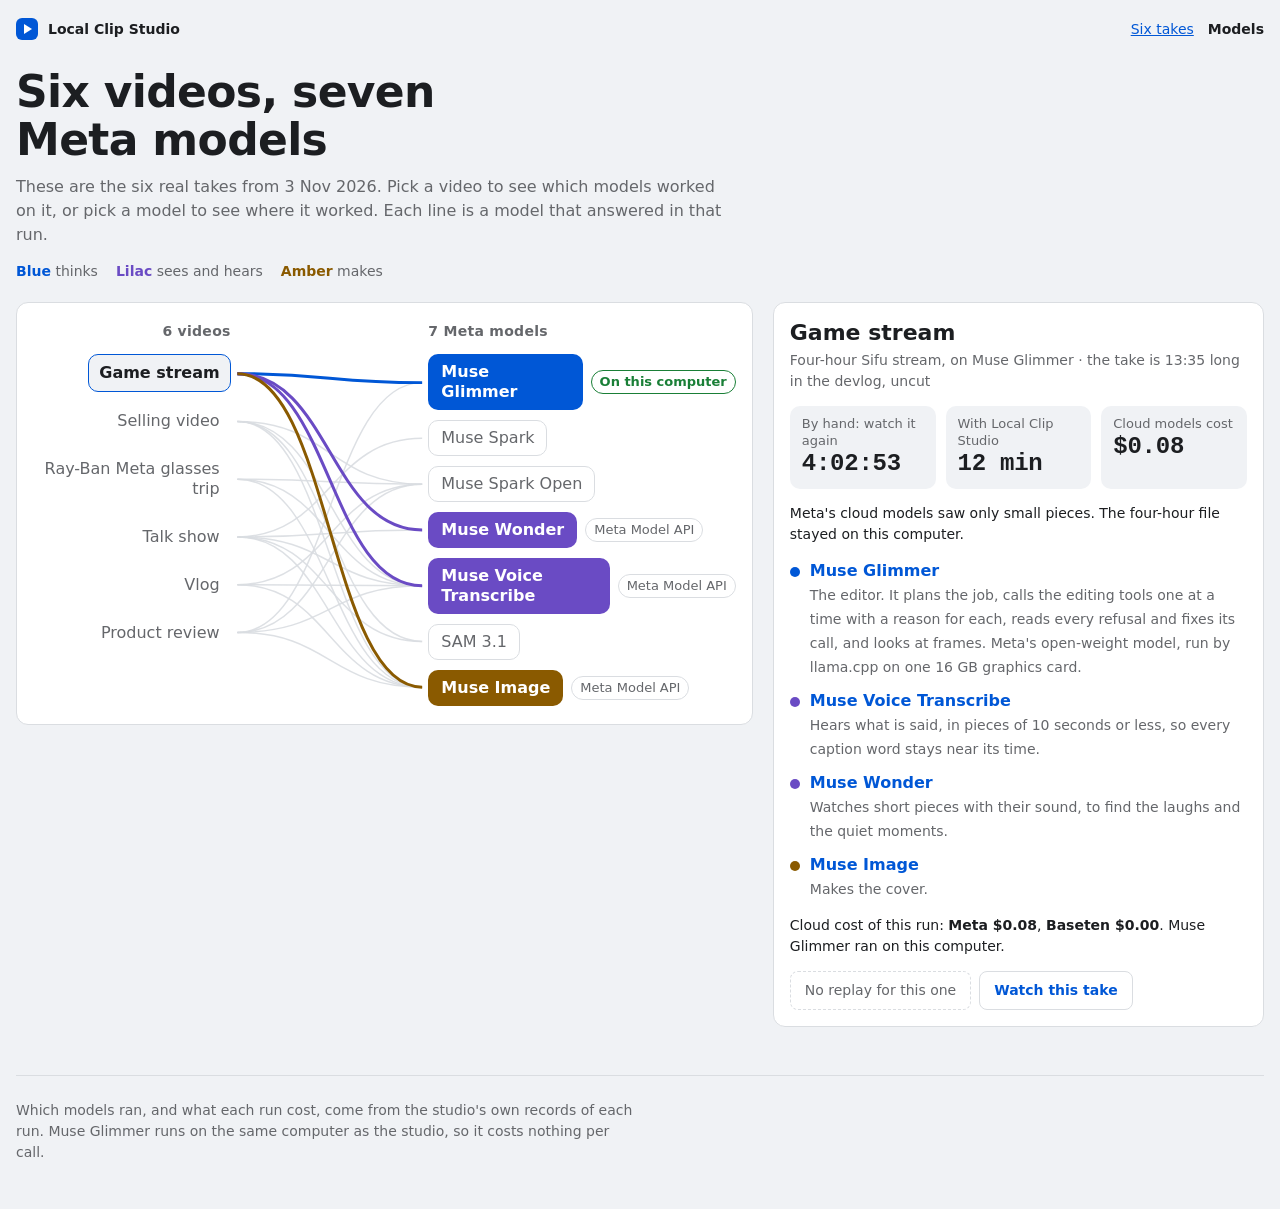
==== models.html @ e3bc7ef5 "Step-by-step replays of the five demo takes and the map of which Meta models ran, as a static site" ====
<!doctype html>
<html lang="en">
<head>
<meta charset="utf-8">
<meta name="viewport" content="width=device-width, initial-scale=1">
<title>Local Clip Studio Models</title>
<meta name="description" content="Six real videos and the seven Meta models that worked on them: pick a video to see its models, or a model to see its videos.">
<style>
:root {
  --bg: #F0F2F5;
  --surface: #FFFFFF;
  --text: #1C1E21;
  --muted: #65676B;
  --line: #DADDE1;
  --think: #0057D6;
  --see: #6A4BC4;
  --make: #8A5A00;
  --local: #1A7F37;
  --on-accent: #FFFFFF;
  --shade: rgb(0 0 0 / 0.06);
  color-scheme: light;
}
@media (prefers-color-scheme: dark) {
  :root:not([data-theme="light"]) {
    --bg: #15171A;
    --surface: #1D2025;
    --text: #E4E6EA;
    --muted: #A0A8B3;
    --line: #2C3036;
    --think: #5B9BFF;
    --see: #CDBBFF;
    --make: #FFD27A;
    --local: #6FD08C;
    --on-accent: #0E1420;
    --shade: rgb(0 0 0 / 0.3);
    color-scheme: dark;
  }
}
:root[data-theme="dark"] {
  --bg: #15171A;
  --surface: #1D2025;
  --text: #E4E6EA;
  --muted: #A0A8B3;
  --line: #2C3036;
  --think: #5B9BFF;
  --see: #CDBBFF;
  --make: #FFD27A;
  --local: #6FD08C;
  --on-accent: #0E1420;
  --shade: rgb(0 0 0 / 0.3);
  color-scheme: dark;
}
* { box-sizing: border-box; }
html { -webkit-text-size-adjust: 100%; }
body {
  margin: 0;
  background: var(--bg);
  color: var(--text);
  font: 16px/1.5 system-ui, "Segoe UI", "Noto Sans Thai", "Leelawadee UI", sans-serif;
}
a { color: var(--think); }
:focus-visible { outline: 2px solid var(--think); outline-offset: 2px; border-radius: 6px; }
.mono { font-family: ui-monospace, "Cascadia Mono", Consolas, monospace; font-variant-numeric: tabular-nums; }
.wrap { max-width: 1320px; margin: 0 auto; padding: 0 16px; }
.top { display: flex; align-items: center; gap: 10px; padding: 18px 0 0; color: var(--muted); font-size: 14px; }
.top b { color: var(--text); font-weight: 650; }
.top nav { margin-left: auto; display: flex; gap: 14px; }
.top nav a[aria-current="page"] { color: var(--text); font-weight: 650; text-decoration: none; }
.mark { width: 22px; height: 22px; border-radius: 6px; background: var(--think); display: grid; place-items: center; }
.mark i { width: 0; height: 0; border-left: 8px solid var(--on-accent); border-top: 5px solid transparent; border-bottom: 5px solid transparent; margin-left: 2px; }
.intro { padding: 28px 0 20px; max-width: 70ch; }
.intro h1 { margin: 0 0 10px; font-size: clamp(28px, 4.4vw, 44px); line-height: 1.1; letter-spacing: -0.015em; text-wrap: balance; }
.intro p { margin: 0; color: var(--muted); }
.legend { display: flex; flex-wrap: wrap; gap: 6px 18px; margin-top: 14px; font-size: 14px; color: var(--muted); }
.legend b { font-weight: 650; }
.think { color: var(--think); }
.see { color: var(--see); }
.make { color: var(--make); }
.grid { display: grid; grid-template-columns: minmax(0, 1fr); gap: 20px; padding-bottom: 48px; }
.grid > * { min-width: 0; }
.map { position: relative; display: grid; grid-template-columns: minmax(150px, 0.9fr) minmax(70px, 0.9fr) minmax(300px, 1.4fr); background: var(--surface); border: 1px solid var(--line); border-radius: 12px; padding: 18px 16px; }
.col { position: relative; z-index: 1; display: flex; flex-direction: column; gap: 10px; }
.col h2 { margin: 0 0 2px; font-size: 14px; font-weight: 650; color: var(--muted); letter-spacing: 0.02em; }
.clips { align-items: flex-end; text-align: right; grid-column: 1; }
.models { align-items: flex-start; grid-column: 3; }
.clip, .model { font: inherit; cursor: pointer; border-radius: 10px; line-height: 1.25; }
.clip { padding: 8px 10px; border: 1px solid transparent; background: transparent; color: var(--muted); font-size: 16px; text-align: right; }
.clip:hover { color: var(--text); }
.clip.lit { color: var(--text); font-weight: 650; }
.clip[aria-pressed="true"] { color: var(--text); font-weight: 650; border-color: var(--think); background: var(--bg); }
.mrow { display: flex; align-items: center; gap: 8px; }
.model { padding: 7px 12px; border: 1px solid var(--line); background: var(--surface); color: var(--muted); font-size: 16px; text-align: left; }
.model:hover { color: var(--text); border-color: var(--muted); }
.model.lit { color: var(--on-accent); border-color: transparent; font-weight: 600; }
.model.lit.think { background: var(--think); }
.model.lit.see { background: var(--see); }
.model.lit.make { background: var(--make); }
.model[aria-pressed="true"] { box-shadow: 0 0 0 2px var(--surface), 0 0 0 4px var(--text); }
.where { font-size: 13px; padding: 1px 8px; border-radius: 999px; border: 1px solid var(--line); color: var(--muted); white-space: nowrap; }
.where.here { color: var(--local); border-color: var(--local); font-weight: 600; }
svg.lines { position: absolute; inset: 0; width: 100%; height: 100%; pointer-events: none; z-index: 0; }
svg.lines path { fill: none; stroke: var(--line); stroke-width: 1.5; opacity: 0.9; transition: stroke-width 0.2s, opacity 0.2s; }
svg.lines path.on { stroke-width: 3; opacity: 1; }
svg.lines path.on.think { stroke: var(--think); }
svg.lines path.on.see { stroke: var(--see); }
svg.lines path.on.make { stroke: var(--make); }
.card { background: var(--surface); border: 1px solid var(--line); border-radius: 12px; padding: 16px; }
.card h2 { margin: 0 0 4px; font-size: 22px; line-height: 1.25; text-wrap: balance; }
.facts { margin: 0; color: var(--muted); font-size: 14px; }
.stats { display: grid; grid-template-columns: repeat(3, minmax(0, 1fr)); gap: 10px; margin: 14px 0 0; }
.stat { background: var(--bg); border-radius: 10px; padding: 10px 12px; }
.stat small { display: block; color: var(--muted); font-size: 13px; line-height: 1.3; }
.stat b { display: block; font-size: 24px; line-height: 1.2; letter-spacing: -0.01em; }
.does { list-style: none; margin: 14px 0 0; padding: 0; display: flex; flex-direction: column; gap: 10px; }
.does li { display: grid; grid-template-columns: 10px minmax(0, 1fr); gap: 10px; align-items: baseline; }
.does i { width: 10px; height: 10px; border-radius: 50%; background: currentColor; transform: translateY(1px); }
.does b { font-weight: 650; color: var(--text); }
.does span { color: var(--muted); font-size: 14px; }
.does button { font: inherit; padding: 0; border: 0; background: none; color: var(--think); cursor: pointer; text-align: left; font-weight: 650; }
.cost { margin: 14px 0 0; font-size: 14px; }
.cost b { font-weight: 650; }
.acts { display: flex; flex-wrap: wrap; gap: 8px; margin-top: 14px; }
.go { display: inline-flex; align-items: center; gap: 6px; padding: 8px 14px; border-radius: 8px; background: var(--think); color: var(--on-accent); font-weight: 600; font-size: 14px; text-decoration: none; }
.go.ghost { background: transparent; color: var(--think); border: 1px solid var(--line); }
.go[aria-disabled="true"] { background: transparent; color: var(--muted); border: 1px dashed var(--line); font-weight: 500; }
.foot { padding: 24px 0 40px; border-top: 1px solid var(--line); color: var(--muted); font-size: 14px; }
.foot p { margin: 0 0 6px; max-width: 70ch; }
@media (min-width: 1100px) {
  .grid { grid-template-columns: minmax(0, 1.5fr) minmax(360px, 1fr); align-items: start; }
  .card { position: sticky; top: 16px; }
}
@media (max-width: 719px) {
  .map { grid-template-columns: minmax(0, 1fr); gap: 18px; }
  .clips, .models { grid-column: 1; align-items: stretch; text-align: left; }
  .clips { flex-direction: row; flex-wrap: wrap; gap: 6px; }
  .clips h2, .models h2 { flex-basis: 100%; }
  .clip { text-align: left; border-color: var(--line); padding: 6px 10px; font-size: 15px; }
  .models { gap: 8px; }
  svg.lines { display: none; }
  .stats { grid-template-columns: minmax(0, 1fr); }
}
@media (prefers-reduced-motion: reduce) {
  svg.lines path { transition: none; }
}
</style>
</head>
<body>
<div class="wrap">
  <header class="top"><span class="mark" aria-hidden="true"><i></i></span><b>Local Clip Studio</b><nav aria-label="Pages"><a href="index.html">Six takes</a><a href="models.html" aria-current="page">Models</a></nav></header>
  <section class="intro">
    <h1>Six videos, seven Meta models</h1>
    <p>These are the six real takes from 3 Nov 2026. Pick a video to see which models worked on it, or pick a model to see where it worked. Each line is a model that answered in that run.</p>
    <div class="legend" aria-label="Model colors"><span><b class="think">Blue</b> thinks</span><span><b class="see">Lilac</b> sees and hears</span><span><b class="make">Amber</b> makes</span></div>
  </section>
  <main class="grid">
    <div class="map" id="map">
      <svg class="lines" id="lines" aria-hidden="true"></svg>
      <div class="col clips" id="clips"><h2>6 videos</h2></div>
      <div class="col models" id="models"><h2>7 Meta models</h2></div>
    </div>
    <section class="card" id="card" aria-live="polite"></section>
  </main>
  <footer class="foot">
    <p>Which models ran, and what each run cost, come from the studio's own records of each run. Muse Glimmer runs on the same computer as the studio, so it costs nothing per call.</p>
  </footer>
</div>
<script src="data.js"></script>
<script>
(() => {
  const D = window.DEVLOG;
  const MODELS = [
    { name: "Muse Glimmer", role: "think", where: "On this computer", here: true, does: "The editor. It plans the job, calls the editing tools one at a time with a reason for each, reads every refusal and fixes its call, and looks at frames. Meta's open-weight model, run by llama.cpp on one 16 GB graphics card." },
    { name: "Muse Spark", role: "think", where: "Meta Model API", does: "The same editor in Meta's cloud, for a computer without a graphics card." },
    { name: "Muse Spark Open", role: "think", where: "Baseten", does: "The open-weight Spark on Baseten's API: the same editor again." },
    { name: "Muse Wonder", role: "see", where: "Meta Model API", does: "Watches short pieces with their sound, to find the laughs and the quiet moments." },
    { name: "Muse Voice Transcribe", role: "see", where: "Meta Model API", does: "Hears what is said, in pieces of 10 seconds or less, so every caption word stays near its time." },
    { name: "SAM 3.1", role: "see", where: "Meta Model API", does: "Finds the people frame by frame, so words and titles can sit behind them." },
    { name: "Muse Image", role: "make", where: "Meta Model API", does: "Makes the cover." }
  ];
  const ORDER = [
    ["20261103-102238-4c1d", "Game stream"],
    ["20261103-122209-55b6", "Selling video"],
    ["20261103-084524-7163", "Ray-Ban Meta glasses trip"],
    ["20261103-095357-480d", "Talk show"],
    ["20261103-140443-7c21", "Vlog"],
    ["20261103-130922-c73c", "Product review"]
  ];
  const STREAM = { chat: "20261103-102238-4c1d", hand: "4:02:53", studio: "12 min", cloud: "$0.08" };
  const byChat = {};
  D.takes.forEach((t) => { byChat[t.chat] = t; });
  const clips = ORDER.map(([chat, label]) => Object.assign({ label }, byChat[chat])).filter((c) => c.chat);
  const byName = {};
  MODELS.forEach((m) => { byName[m.name] = m; });

  const clock = (s) => {
    s = Math.max(0, Math.round(s));
    const h = Math.floor(s / 3600), m = Math.floor((s % 3600) / 60), x = s % 60;
    const p = (n) => String(n).padStart(2, "0");
    return h ? h + ":" + p(m) + ":" + p(x) : m + ":" + p(x);
  };
  const el = (tag, cls, text) => {
    const e = document.createElement(tag);
    if (cls) e.className = cls;
    if (text !== undefined) e.textContent = text;
    return e;
  };

  const map = document.getElementById("map");
  const svg = document.getElementById("lines");
  const clipBox = document.getElementById("clips");
  const modelBox = document.getElementById("models");
  const card = document.getElementById("card");
  let pick = { kind: "clip", chat: STREAM.chat };

  clips.forEach((c) => {
    const b = el("button", "clip", c.label);
    b.type = "button";
    b.setAttribute("aria-pressed", "false");
    b.addEventListener("click", () => choose({ kind: "clip", chat: c.chat }));
    c.e = b;
    clipBox.append(b);
  });
  MODELS.forEach((m) => {
    const row = el("div", "mrow");
    const b = el("button", "model " + m.role, m.name);
    b.type = "button";
    b.setAttribute("aria-pressed", "false");
    b.addEventListener("click", () => choose({ kind: "model", name: m.name }));
    const tag = el("span", "where" + (m.here ? " here" : ""), m.where);
    tag.hidden = true;
    row.append(b, tag);
    m.e = b;
    m.tag = tag;
    modelBox.append(row);
  });

  const NS = "http://www.w3.org/2000/svg";
  const links = [];
  clips.forEach((c) => c.models.forEach((name) => {
    const m = byName[name];
    if (!m) return;
    const p = document.createElementNS(NS, "path");
    svg.append(p);
    links.push({ c, m, p });
  }));

  const draw = () => {
    const box = map.getBoundingClientRect();
    svg.setAttribute("viewBox", "0 0 " + box.width + " " + box.height);
    links.forEach((l) => {
      const a = l.c.e.getBoundingClientRect(), b = l.m.e.getBoundingClientRect();
      const x1 = a.right - box.left + 6, y1 = a.top + a.height / 2 - box.top;
      const x2 = b.left - box.left - 6, y2 = b.top + b.height / 2 - box.top;
      const mx = (x1 + x2) / 2;
      l.p.setAttribute("d", "M" + x1 + " " + y1 + " C" + mx + " " + y1 + " " + mx + " " + y2 + " " + x2 + " " + y2);
    });
  };

  const line = (m, text) => {
    const li = el("li", m.role);
    li.append(el("i"));
    const body = el("div");
    const name = el("button", "", m.name);
    name.type = "button";
    name.addEventListener("click", () => choose({ kind: "model", name: m.name }));
    body.append(name, document.createElement("br"), el("span", "", text));
    li.append(body);
    return li;
  };
  const clipLine = (c) => {
    const li = el("li", "think");
    li.append(el("i"));
    const body = el("div");
    const name = el("button", "", c.label);
    name.type = "button";
    name.addEventListener("click", () => choose({ kind: "clip", chat: c.chat }));
    body.append(name, document.createElement("br"), el("span", "", c.models.filter((n) => byName[n]).join(" · ")));
    li.append(body);
    return li;
  };
  const watch = (c) => {
    const a = el("a", "go ghost", "Watch this take");
    a.href = "https://youtu.be/" + D.video + "?t=" + Math.floor(c.start);
    a.target = "_blank";
    a.rel = "noopener";
    return a;
  };
  const replay = (c) => {
    const a = el("a", "go", c.pack ? "Open the replay" : "No replay for this one");
    if (c.pack) { a.href = "replay/" + c.pack + "/"; a.target = "_blank"; a.rel = "noopener"; } else { a.setAttribute("aria-disabled", "true"); }
    return a;
  };

  const showClip = (c) => {
    card.append(el("h2", "", c.label));
    card.append(el("p", "facts", c.name + " · the take is " + clock(c.end - c.start) + " long in the devlog, uncut"));
    if (c.chat === STREAM.chat) {
      const s = el("div", "stats");
      [["By hand: watch it again", STREAM.hand], ["With Local Clip Studio", STREAM.studio], ["Cloud models cost", STREAM.cloud]].forEach(([k, v]) => {
        const d = el("div", "stat");
        d.append(el("small", "", k), el("b", "mono", v));
        s.append(d);
      });
      card.append(s);
      card.append(el("p", "cost", "Meta's cloud models saw only small pieces. The four-hour file stayed on this computer."));
    }
    const ul = el("ul", "does");
    c.models.forEach((n) => { if (byName[n]) ul.append(line(byName[n], byName[n].does)); });
    card.append(ul);
    const cost = el("p", "cost");
    cost.append("Cloud cost of this run: ", el("b", "", "Meta $" + c.meta_usd.toFixed(2)), ", ", el("b", "", "Baseten $" + c.baseten_usd.toFixed(2)));
    if (c.models.indexOf("Muse Glimmer") >= 0) cost.append(". Muse Glimmer ran on this computer.");
    else cost.append(".");
    card.append(cost);
    const acts = el("div", "acts");
    acts.append(replay(c), watch(c));
    card.append(acts);
  };
  const showModel = (m) => {
    const used = clips.filter((c) => c.models.indexOf(m.name) >= 0);
    card.append(el("h2", "", m.name));
    card.append(el("p", "facts", { think: "Thinks", see: "Sees and hears", make: "Makes" }[m.role] + " · " + m.where + " · worked on " + used.length + " of " + clips.length + " videos"));
    card.append(el("p", "cost", m.does));
    const ul = el("ul", "does");
    used.forEach((c) => ul.append(clipLine(c)));
    card.append(ul);
  };

  const choose = (p) => {
    pick = p;
    const clip = p.kind === "clip" ? clips.find((c) => c.chat === p.chat) : null;
    const model = p.kind === "model" ? byName[p.name] : null;
    clips.forEach((c) => {
      c.e.setAttribute("aria-pressed", String(c === clip));
      c.e.classList.toggle("lit", !!model && c.models.indexOf(model.name) >= 0);
    });
    MODELS.forEach((m) => {
      const on = clip ? clip.models.indexOf(m.name) >= 0 : m === model;
      m.e.classList.toggle("lit", on);
      m.e.setAttribute("aria-pressed", String(m === model));
      m.tag.hidden = !(clip && on);
    });
    links.forEach((l) => {
      const on = clip ? l.c === clip : l.m === model;
      l.p.setAttribute("class", on ? "on " + l.m.role : "");
      if (on) svg.append(l.p);
    });
    card.textContent = "";
    if (clip) showClip(clip); else showModel(model);
    history.replaceState(null, "", "#" + (clip ? "video=" + encodeURIComponent(clip.label) : "model=" + encodeURIComponent(model.name)));
    draw();
  };

  const fromHash = () => {
    const h = new URLSearchParams(location.hash.slice(1));
    const v = clips.find((c) => c.label === h.get("video"));
    if (v) return { kind: "clip", chat: v.chat };
    if (byName[h.get("model")]) return { kind: "model", name: h.get("model") };
    return pick;
  };
  choose(fromHash());
  new ResizeObserver(draw).observe(map);
  if (document.fonts && document.fonts.ready) document.fonts.ready.then(draw);
})();
</script>
</body>
</html>
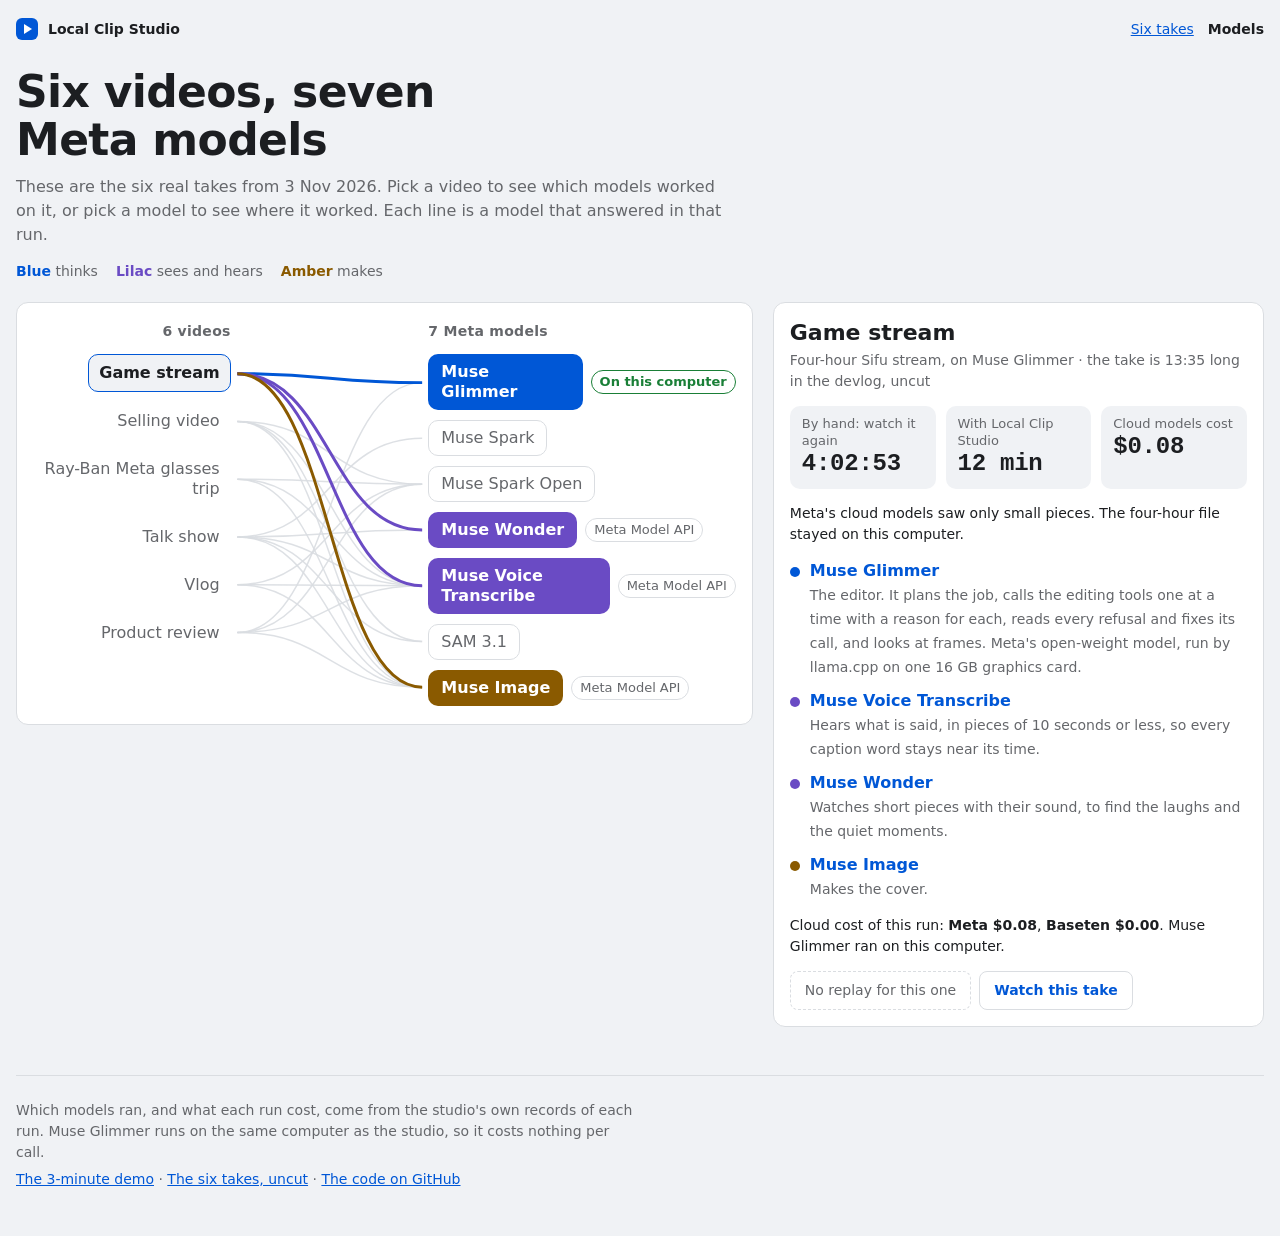
==== commit 1feac973: "The replays show the clip pictures the studio drew at each step, the sticker pictures and the vlog's" ====
--- a/models.html
+++ b/models.html
@@ -162,6 +162,7 @@
   </main>
   <footer class="foot">
     <p>Which models ran, and what each run cost, come from the studio's own records of each run. Muse Glimmer runs on the same computer as the studio, so it costs nothing per call.</p>
+    <p><a href="https://youtu.be/-Kbmh0N2bcA">The 3-minute demo</a> · <a href="https://youtu.be/tiktAqfebmc">The six takes, uncut</a> · <a href="https://github.com/ashirandev/local-clip-studio">The code on GitHub</a></p>
   </footer>
 </div>
 <script src="data.js"></script>
